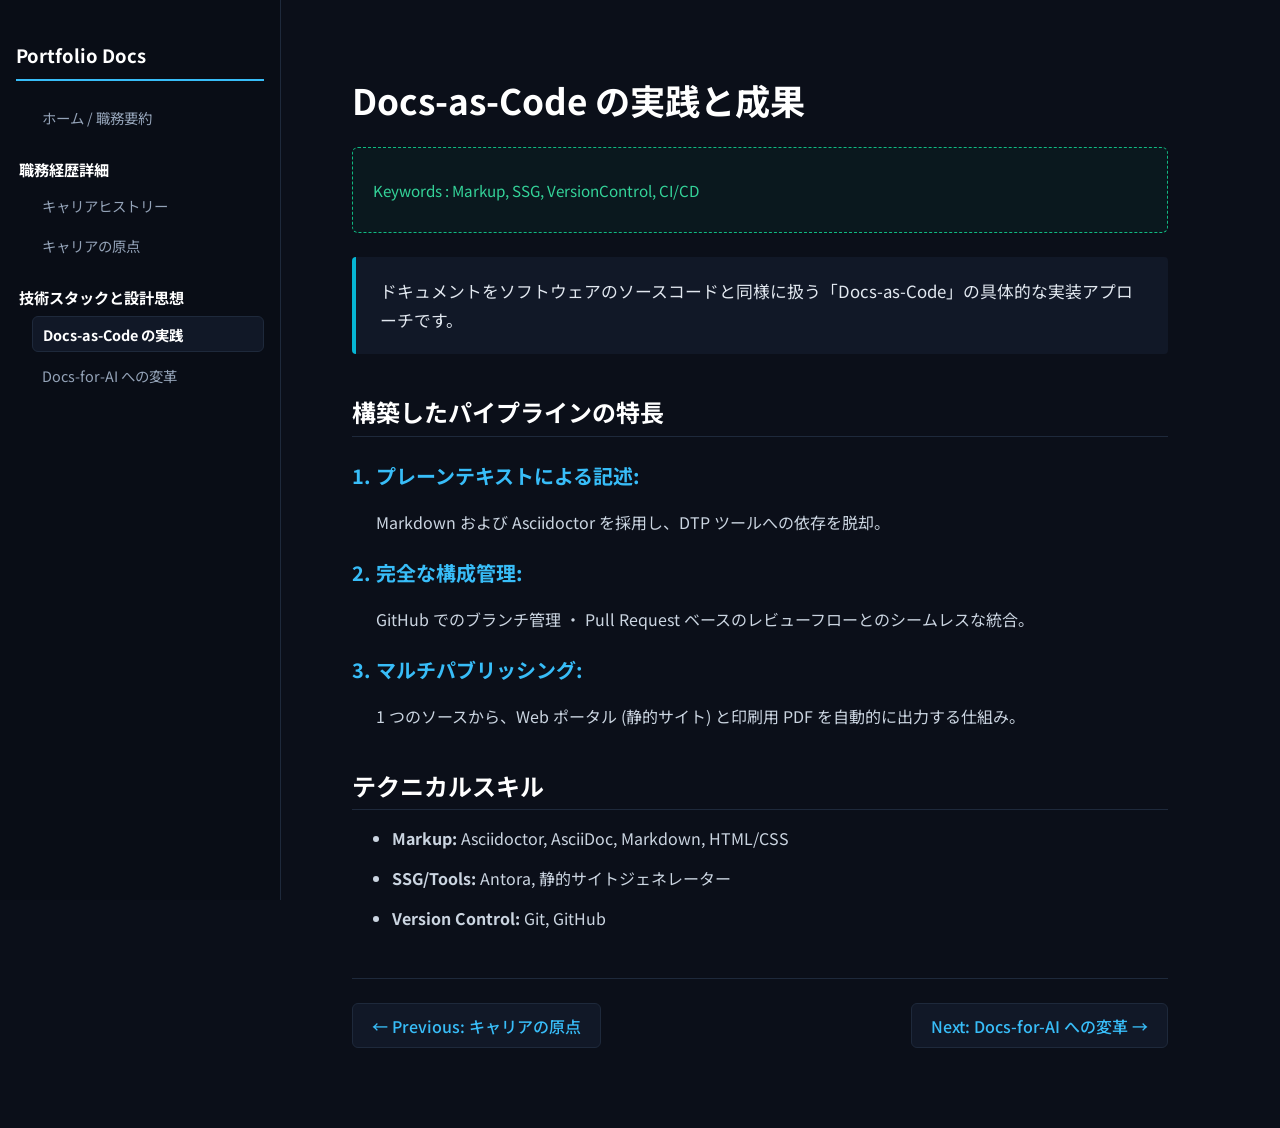
==== portfolio/docs-as-code.html @ e62d89c8 "Add files via upload" ====
<!DOCTYPE html>
<html lang="en">
  <head>
    <meta charset="utf-8">
    <meta name="viewport" content="width=device-width,initial-scale=1">
    <title>Docs-as-Code の実践と成果 :: Portfolio Docs</title>
    <meta name="description" content="Git/CI-CD を活用したドキュメント運用。">
    <meta name="generator" content="Antora 3.2.2">
    <link rel="stylesheet" href="../_/css/site.css">
  </head>
  <body class="article">
<header class="header">
  <nav class="navbar">
    <div class="navbar-brand">
      <a class="navbar-item" href="..">Portfolio Docs</a>
      <button class="navbar-burger" aria-controls="topbar-nav" aria-expanded="false" aria-label="Toggle main menu">
        <span></span>
        <span></span>
        <span></span>
      </button>
    </div>
    <div id="topbar-nav" class="navbar-menu">
      <div class="navbar-end">
        <a class="navbar-item" href="#">Home</a>
        <div class="navbar-item has-dropdown is-hoverable">
          <a class="navbar-link" href="#">Products</a>
          <div class="navbar-dropdown">
            <a class="navbar-item" href="#">Product A</a>
            <a class="navbar-item" href="#">Product B</a>
            <a class="navbar-item" href="#">Product C</a>
          </div>
        </div>
        <div class="navbar-item has-dropdown is-hoverable">
          <a class="navbar-link" href="#">Services</a>
          <div class="navbar-dropdown">
            <a class="navbar-item" href="#">Service A</a>
            <a class="navbar-item" href="#">Service B</a>
            <a class="navbar-item" href="#">Service C</a>
          </div>
        </div>
        <div class="navbar-item">
          <span class="control">
            <a class="button is-primary" href="#">Download</a>
          </span>
        </div>
      </div>
    </div>
  </nav>
</header>
<div class="body">
<div class="nav-container" data-component="portfolio" data-version="">
  <aside class="nav">
    <div class="panels">
<div class="nav-panel-menu is-active" data-panel="menu">
  <nav class="nav-menu">
    <button class="nav-menu-toggle" aria-label="Toggle expand/collapse all" style="display: none"></button>
    <h3 class="title"><a href="index.html">Portfolio Docs</a></h3>
<ul class="nav-list">
  <li class="nav-item" data-depth="0">
<ul class="nav-list">
  <li class="nav-item" data-depth="1">
    <a class="nav-link" href="index.html">ホーム / 職務要約</a>
  </li>
</ul>
  </li>
  <li class="nav-item" data-depth="0">
    <button class="nav-item-toggle"></button>
    <span class="nav-text">職務経歴詳細</span>
<ul class="nav-list">
  <li class="nav-item" data-depth="1">
    <a class="nav-link" href="history.html">キャリアヒストリー</a>
  </li>
  <li class="nav-item" data-depth="1">
    <a class="nav-link" href="origin.html">キャリアの原点</a>
  </li>
</ul>
  </li>
  <li class="nav-item" data-depth="0">
    <button class="nav-item-toggle"></button>
    <span class="nav-text">技術スタックと設計思想</span>
<ul class="nav-list">
  <li class="nav-item is-current-page" data-depth="1">
    <a class="nav-link" href="docs-as-code.html">Docs-as-Code の実践</a>
  </li>
  <li class="nav-item" data-depth="1">
    <a class="nav-link" href="docs-for-ai.html">Docs-for-AI への変革</a>
  </li>
</ul>
  </li>
</ul>
  </nav>
</div>
<div class="nav-panel-explore" data-panel="explore">
  <div class="context">
    <span class="title">Portfolio Docs</span>
    <span class="version"></span>
  </div>
  <ul class="components">
    <li class="component is-current">
      <div class="title"><a href="index.html">Portfolio Docs</a></div>
    </li>
  </ul>
</div>
    </div>
  </aside>
</div>
<main class="article">
<div class="toolbar" role="navigation">
<button class="nav-toggle"></button>
  <a href="index.html" class="home-link"></a>
<nav class="breadcrumbs" aria-label="breadcrumbs">
  <ul>
    <li><a href="index.html">Portfolio Docs</a></li>
    <li>技術スタックと設計思想</li>
    <li><a href="docs-as-code.html">Docs-as-Code の実践</a></li>
  </ul>
</nav>
<div class="edit-this-page"><a href="file:///C:/Users/aki00/Desktop/Antora/antora-portfolio/./modules/ROOT/pages/docs-as-code.adoc">Edit this Page</a></div>
</div>
  <div class="content">
<aside class="toc sidebar" data-title="Contents" data-levels="2">
  <div class="toc-menu"></div>
</aside>
<article class="doc">
<h1 class="page">Docs-as-Code の実践と成果</h1>
<div id="preamble">
<div class="sectionbody">
<div class="paragraph ai-metadata">
<p>Keywords : Markup, SSG, VersionControl, CI/CD</p>
</div>
<div class="paragraph lead">
<p>ドキュメントをソフトウェアのソースコードと同様に扱う「Docs-as-Code」の具体的な実装アプローチです。</p>
</div>
</div>
</div>
<div class="sect1">
<h2 id="_構築したパイプラインの特長"><a class="anchor" href="#_構築したパイプラインの特長"></a>構築したパイプラインの特長</h2>
<div class="sectionbody">
<div class="olist arabic">
<ol class="arabic">
<li>
<p><strong>プレーンテキストによる記述:</strong></p>
<div class="paragraph">
<p>Markdown および Asciidoctor を採用し、DTP ツールへの依存を脱却。</p>
</div>
</li>
<li>
<p><strong>完全な構成管理:</strong></p>
<div class="paragraph">
<p>GitHub でのブランチ管理 ・ Pull Request ベースのレビューフローとのシームレスな統合。</p>
</div>
</li>
<li>
<p><strong>マルチパブリッシング:</strong></p>
<div class="paragraph">
<p>1 つのソースから、Web ポータル (静的サイト) と印刷用 PDF を自動的に出力する仕組み。</p>
</div>
</li>
</ol>
</div>
</div>
</div>
<div class="sect1">
<h2 id="_テクニカルスキル"><a class="anchor" href="#_テクニカルスキル"></a>テクニカルスキル</h2>
<div class="sectionbody">
<div class="ulist">
<ul>
<li>
<p><strong>Markup:</strong> Asciidoctor, AsciiDoc, Markdown, HTML/CSS</p>
</li>
<li>
<p><strong>SSG/Tools:</strong> Antora, 静的サイトジェネレーター</p>
</li>
<li>
<p><strong>Version Control:</strong> Git, GitHub</p>
</li>
</ul>
</div>
<div class="paragraph pagination">
<p><a href="origin.html" class="xref page">← Previous: キャリアの原点</a>
<a href="docs-for-ai.html" class="xref page">Next: Docs-for-AI への変革 →</a></p>
</div>
</div>
</div>
</article>
  </div>
</main>
</div>
<footer class="footer">
  <p>This page was built using the Antora default UI.</p>
  <p>The source code for this UI is licensed under the terms of the MPL-2.0 license.</p>
</footer>
<script id="site-script" src="../_/js/site.js" data-ui-root-path="../_"></script>
<script async src="../_/js/vendor/highlight.js"></script>
  </body>
</html>
---- _/css/site.css ----
@import url('https://fonts.googleapis.com/css2?family=Noto+Sans+JP:wght@400;500;700&display=swap');

:root {
  --body-font-family: 'Noto Sans CJK JP', 'Noto Sans JP', sans-serif;
  --body-background: #0b0f19;
  --body-font-color: #cbd5e1;
  --panel-background: #111827;
  --nav-background: #0d1322;
  --nav-font-color: #94a3b8;
  --nav-heading-font-color: #ffffff;
  --link-color: #38bdf8;
  --link-font-color: #38bdf8;
}

body {
  font-family: var(--body-font-family);
  background-color: var(--body-background);
  color: var(--body-font-color);
  margin: 0;
  padding: 0;
}

/* 不要なデフォルトのトップバー、余分なナビパネル、ページ内目次（Contents）を完全非表示 */
.navbar, header.header, .toolbar, .nav-panel-explore, .nav-footer, .toc, .toc-menu, .nav-panel-toc {
  display: none !important;
}

/* 左側サイドバーの絶対固定 (幅280px) */
.nav-container {
  background: #090d16 !important;
  border-right: 1px solid #1e293b !important;
  width: 280px !important;
  min-width: 280px !important;
  max-width: 280px !important;
  position: fixed !important;
  top: 0 !important;
  left: 0 !important;
  height: 100vh !important;
  overflow-y: auto !important;
  z-index: 1000 !important;
}

.nav-panel-menu {
  background: transparent !important;
  padding: 1.5rem 1rem !important;
  box-sizing: border-box !important;
  width: 100% !important;
}

/* サイドバー内の重複メニューを非表示にする */
.nav-panel-menu > .nav-menu > .nav-item:not(:first-child) {
  display: none !important;
}
.nav-panel-menu > .nav-menu ~ .nav-menu {
  display: none !important;
}

/* 親コンテナ自体にサイドバー分の左パディング（280px）を強制確保 */
.body {
  display: block !important;
  position: relative !important;
  width: 100% !important;
  min-height: 100vh !important;
  padding-left: 280px !important;
  box-sizing: border-box !important;
  background-color: var(--body-background) !important;
}

/* 右側メインエリア */
.main {
  width: 100% !important;
  min-height: 100vh !important;
  background-color: var(--body-background) !important;
  display: block !important;
  box-sizing: border-box !important;
}

/* 本文エリア */
.doc {
  max-width: 56rem !important;
  margin: 0 auto 0 2rem !important;
  padding: 3rem 2.5rem !important;
  width: 100% !important;
  box-sizing: border-box !important;
}

/* ==========================================
   サイドバー（ナビゲーション）関連の設定まとめ
   ================================---------- */
.nav-menu {
  list-style: none !important;
  padding: 0 !important;
  margin: 0 !important;
  width: 100% !important;
  box-sizing: border-box !important;
}

.nav-list {
  list-style: none !important;
  padding-left: 0 !important;
  margin: 0 !important;
  list-style-type: none !important;
}

.nav-item {
  margin-bottom: 0.5rem !important;
  list-style: none !important;
  list-style-type: none !important;
}

/* マーカーやツリー開閉トグル（白い点や横棒）を完全非表示 */
.nav-menu li, 
.nav-list li, 
.nav-menu ul, 
.nav-list ul {
  list-style: none !important;
  list-style-type: none !important;
}

.nav-menu li::before, 
.nav-list li::before,
.nav-menu .nav-text::before,
.nav-link::before,
.nav-item button,
.nav-item .toggle,
button.toggle,
.nav-panel-menu button {
  display: none !important;
  content: none !important;
}

/* 1. 【トップの見出し（Portfolio Docs）の完全強制設定】 */
.nav-panel-menu h3,
.nav-panel-menu .title,
.nav-panel-menu .nav-menu h3,
.nav-panel-menu .nav-menu .title {
  position: relative !important;
  margin-bottom: 2rem !important;
  width: 100% !important;
  display: block !important;
  box-sizing: border-box !important;
  border-bottom: none !important;
}

/* 文字からしっかり離れた幅いっぱいのスカイブルーの下線を引く */
.nav-panel-menu h3::after,
.nav-panel-menu .title::after,
.nav-panel-menu .nav-menu h3::after,
.nav-panel-menu .nav-menu .title::after {
  content: "" !important;
  position: absolute !important;
  left: 0 !important;
  bottom: -0.8rem !important;
  width: 100% !important;
  height: 2px !important;
  background-color: #38bdf8 !important;
}

/* トップの文字色を強制的に白にし、紫色のリンク色やデフォルト下線を完全に打ち消す */
.nav-panel-menu h3,
.nav-panel-menu h3 a,
.nav-panel-menu h3 a:link,
.nav-panel-menu h3 a:visited,
.nav-panel-menu h3 a:hover,
.nav-panel-menu h3 a:active,
.nav-panel-menu .title,
.nav-panel-menu .title a,
.nav-panel-menu .title a:link,
.nav-panel-menu .title a:visited,
.nav-panel-menu .title a:hover,
.nav-panel-menu .title a:active {
  color: #ffffff !important;
  font-size: 1.15rem !important;
  font-weight: 700 !important;
  text-decoration: none !important;
  border-bottom: none !important;
  background-color: transparent !important;
}

/* 親メニュー（セクション見出し）のスタイル */
.nav-item.is-heading,
.nav-menu .is-heading,
.nav-item:not(.is-page) > .nav-text,
.nav-item:not(.is-page) > h3 {
  color: #ffffff !important;
  font-weight: 700 !important;
  font-size: 0.95rem !important;
  margin-top: 1.5rem !important;
  margin-bottom: 0.5rem !important;
  padding-left: 0.2rem !important;
  display: block !important;
}

/* 下位項目（子メニュー）のリストをインデントする */
.nav-item .nav-list {
  padding-left: 1rem !important;
  margin-top: 0.4rem !important;
}

.nav-item .nav-item {
  margin-bottom: 0.4rem !important;
}

/* リンクの基本スタイル */
.nav-link {
  color: #94a3b8 !important;
  text-decoration: none !important;
  display: block !important;
  padding: 0.4rem 0.6rem !important;
  border-radius: 6px !important;
  font-size: 0.9rem !important;
  transition: background-color 0.2s ease, color 0.2s ease !important;
}

.nav-link:hover {
  color: #38bdf8 !important;
  background-color: rgba(56, 189, 248, 0.05) !important;
}

/* 2. 【選択しているページの文字背景をハイライト】 */
.nav-item.is-current-page > .nav-link {
  color: #ffffff !important;
  font-weight: 700 !important;
  background-color: #111827 !important;
  border: 1px solid #1e293b !important;
}

/* ==========================================
   その他のコンテンツ・レイアウト設定
   ================================---------- */

/* ページタイトル */
h1.page {
  color: #ffffff !important;
  font-weight: 700 !important;
  font-size: 2.2rem !important;
  margin-bottom: 1.5rem !important;
  line-height: 1.3 !important;
}

/* 本文内の H2 見出し（例: == 担当業務）は白文字にする */
.doc h2 {
  color: #ffffff !important;
  font-size: 1.5rem !important;
  font-weight: 700 !important;
  margin-top: 2.5rem !important;
  margin-bottom: 1.0rem !important;
  padding-bottom: 0.4rem !important;
  border-bottom: 1px solid #1e293b !important;
}

/* 本文内の H3 見出し */
.doc h3 {
  color: #38bdf8 !important;
  font-size: 1.25rem !important;
  font-weight: 700 !important;
  margin-top: 2rem !important;
  margin-bottom: 0.8rem !important;
  border-bottom: none !important;
}

/* 番号付きリスト全体の基本設定 */
.doc ol.arabic {
  margin-top: 1.5rem !important;
  margin-bottom: 1rem !important;
  padding-left: 1.5rem !important;
}

/* リスト項目（li）自体をスカイブルー＆大きめフォントに指定（これで「1.」や見出し行全体がカラー・サイズ変更されます） */
.doc ol.arabic > li {
  color: #38bdf8 !important;
  font-size: 1.25rem !important;
  font-weight: 700 !important;
  margin-bottom: 1.5rem !important;
}

/* リスト項目の1つ目の段落（見出しテキスト部分）の色・サイズを明示 */
.doc ol.arabic > li > p:first-child,
.doc ol.arabic > li > .paragraph:first-child > p {
  color: #38bdf8 !important;
  font-size: 1.25rem !important;
  font-weight: 700 !important;
}

/* リスト項目の2つ目以降の段落（本文部分）は、確実に元の通常サイズ・色に上書き戻しする */
.doc ol.arabic > li > p:not(:first-child),
.doc ol.arabic > li > .paragraph:not(:first-child) > p,
.doc ol.arabic > li .paragraph p {
  color: var(--body-font-color) !important;
  font-size: 1rem !important;
  font-weight: 400 !important;
}

/* AI Metadata Callout Box */
.ai-metadata {
  border: 1px dashed #10b981 !important;
  background-color: rgba(16, 185, 129, 0.05) !important;
  color: #34d399 !important;
  padding: 1rem 1.25rem !important;
  border-radius: 6px !important;
  font-size: 0.95rem !important;
  margin-bottom: 1.5rem !important;
}

/* Highlight / Lead Block */
.quoteblock.lead, .paragraph.lead > p {
  background-color: #111827 !important;
  border-left: 4px solid #06b6d4 !important;
  padding: 1.25rem 1.5rem !important;
  border-radius: 4px !important;
  color: #e2e8f0 !important;
  font-size: 1.05rem !important;
  line-height: 1.7 !important;
  margin-bottom: 2rem !important;
}

/* ページ下部ナビゲーションのレイアウト調整（pタグもフレックス対象にする） */
.pagination, 
.pagination p {
  display: flex !important;
  justify-content: space-between !important;
  align-items: center !important;
  width: 100% !important;
  box-sizing: border-box !important;
  margin: 0 !important;
}

.pagination {
  margin-top: 3rem !important;
  margin-bottom: 2rem !important;
  padding-top: 1.5rem !important;
  border-top: 1px solid #1e293b !important;
}

/* 「次へ」ボタンのみのページ用（右寄せ） */
.pagination.right-only,
.pagination.right-only p {
  justify-content: flex-end !important;
}

/* ボタンの共通スタイル */
.pagination a {
  padding: 0.6rem 1.2rem !important;
  border-radius: 6px !important;
  background: #111827 !important;
  border: 1px solid #1e293b !important;
  color: #38bdf8 !important;
  text-decoration: none !important;
  font-weight: 500 !important;
  display: inline-block !important;
}

.pagination a:hover {
  background: #1e293b !important;
}

/* 両方ある場合の「次へ」ボタンを右端に寄せる指定 */
.pagination a:last-child:not(:first-child) {
  margin-left: auto !important;
}

/* フッター */
footer.footer {
  margin-left: 280px !important;
  width: calc(100% - 280px) !important;
  padding: 1.5rem 2.5rem !important;
  box-sizing: border-box !important;
  background-color: #090d16 !important;
  border-top: 1px solid #1e293b !important;
  color: #64748b !important;
  position: relative !important;
  display: none !important;
}
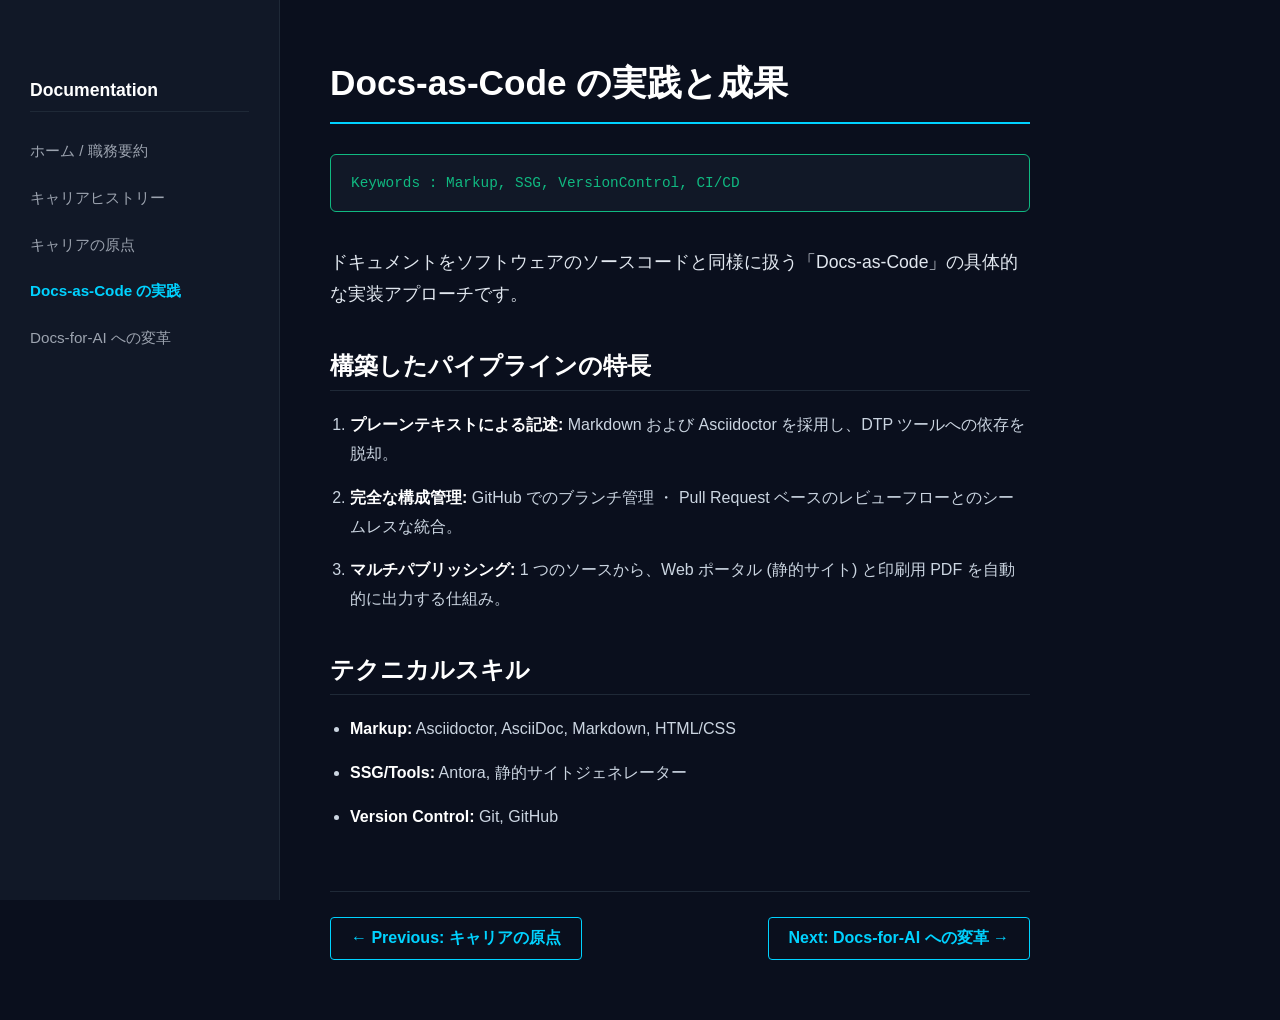
==== commit 0d6d36e3: "Update docs-as-code.html" ====
--- a/portfolio/docs-as-code.html
+++ b/portfolio/docs-as-code.html
@@ -1,196 +1,64 @@
 <!DOCTYPE html>
-<html lang="en">
-  <head>
-    <meta charset="utf-8">
-    <meta name="viewport" content="width=device-width,initial-scale=1">
+<html lang="ja">
+<head>
+    <meta charset="UTF-8">
+    <meta name="viewport" content="width=device-width, initial-scale=1.0">
     <title>Docs-as-Code の実践と成果 :: Portfolio Docs</title>
-    <meta name="description" content="Git/CI-CD を活用したドキュメント運用。">
-    <meta name="generator" content="Antora 3.2.2">
-    <link rel="stylesheet" href="../_/css/site.css">
-  </head>
-  <body class="article">
-<header class="header">
-  <nav class="navbar">
-    <div class="navbar-brand">
-      <a class="navbar-item" href="..">Portfolio Docs</a>
-      <button class="navbar-burger" aria-controls="topbar-nav" aria-expanded="false" aria-label="Toggle main menu">
-        <span></span>
-        <span></span>
-        <span></span>
-      </button>
-    </div>
-    <div id="topbar-nav" class="navbar-menu">
-      <div class="navbar-end">
-        <a class="navbar-item" href="#">Home</a>
-        <div class="navbar-item has-dropdown is-hoverable">
-          <a class="navbar-link" href="#">Products</a>
-          <div class="navbar-dropdown">
-            <a class="navbar-item" href="#">Product A</a>
-            <a class="navbar-item" href="#">Product B</a>
-            <a class="navbar-item" href="#">Product C</a>
-          </div>
+    <style>
+        html, body { font-family: "Noto Sans CJK JP", "Noto Sans JP", sans-serif !important; background-color: #0a0f1d !important; color: #cbd5e1 !important; margin: 0 !important; padding: 0 !important; display: flex !important; min-height: 100vh !important; }
+        .sidebar { width: 280px !important; background-color: #111827 !important; border-right: 1px solid #1f2937 !important; padding: 40px 30px !important; position: fixed !important; top: 0 !important; bottom: 0 !important; left: 0 !important; overflow-y: auto !important; box-sizing: border-box !important; }
+        .sidebar h2 { font-size: 1.1rem !important; color: #fff !important; margin-bottom: 25px !important; border-bottom: 1px solid #1f2937 !important; padding-bottom: 10px !important; }
+        .sidebar ul { list-style: none !important; padding: 0 !important; margin: 0 !important; }
+        .sidebar li { margin-bottom: 18px !important; }
+        .sidebar a { color: #9ca3af !important; text-decoration: none !important; font-size: 0.95rem !important; }
+        .sidebar a:hover, .sidebar a.active { color: #00d2ff !important; font-weight: bold !important; }
+        .main-content { margin-left: 280px !important; padding: 60px 50px !important; max-width: 800px !important; flex-grow: 1 !important; box-sizing: border-box !important; }
+        h1 { font-size: 2.2rem !important; color: #fff !important; margin-top: 0 !important; margin-bottom: 30px !important; border-bottom: 2px solid #00d2ff !important; padding-bottom: 15px !important; }
+        h2 { font-size: 1.5rem !important; color: #fff !important; margin-top: 40px !important; border-bottom: 1px solid #1f2937 !important; padding-bottom: 8px !important; }
+        p, li { line-height: 1.8 !important; margin-bottom: 15px !important; font-size: 1rem !important; color: #cbd5e1 !important; }
+        ol, ul { margin-bottom: 20px !important; padding-left: 20px !important; }
+        .ai-metadata { background-color: #111827 !important; border: 1px solid #10b981 !important; padding: 20px !important; border-radius: 6px !important; color: #10b981 !important; font-family: monospace !important; font-size: 0.9rem !important; margin-bottom: 35px !important; }
+        .lead { font-size: 1.1rem !important; line-height: 1.8 !important; color: #e2e8f0 !important; margin-bottom: 30px !important; }
+        .pagination { display: flex !important; justify-content: space-between !important; margin-top: 60px !important; border-top: 1px solid #1f2937 !important; padding-top: 25px !important; }
+        .pagination a { color: #00d2ff !important; text-decoration: none !important; font-weight: bold !important; font-size: 1rem !important; padding: 10px 20px !important; border: 1px solid #00d2ff !important; border-radius: 4px !important; }
+        .pagination a:hover { background-color: rgba(0, 210, 255, 0.1) !important; }
+        strong { color: #fff !important; }
+    </style>
+</head>
+<body>
+    <nav class="sidebar">
+        <h2>Documentation</h2>
+        <ul>
+            <li><a href="index.html">ホーム / 職務要約</a></li>
+            <li><a href="history.html">キャリアヒストリー</a></li>
+            <li><a href="origin.html">キャリアの原点</a></li>
+            <li><a href="docs-as-code.html" class="active">Docs-as-Code の実践</a></li>
+            <li><a href="docs-for-ai.html">Docs-for-AI への変革</a></li>
+        </ul>
+    </nav>
+    <main class="main-content">
+        <h1>Docs-as-Code の実践と成果</h1>
+        <div class="ai-metadata">Keywords : Markup, SSG, VersionControl, CI/CD</div>
+        <p class="lead">ドキュメントをソフトウェアのソースコードと同様に扱う「Docs-as-Code」の具体的な実装アプローチです。</p>
+        
+        <h2>構築したパイプラインの特長</h2>
+        <ol>
+            <li><strong>プレーンテキストによる記述:</strong> Markdown および Asciidoctor を採用し、DTP ツールへの依存を脱却。</li>
+            <li><strong>完全な構成管理:</strong> GitHub でのブランチ管理 ・ Pull Request ベースのレビューフローとのシームレスな統合。</li>
+            <li><strong>マルチパブリッシング:</strong> 1 つのソースから、Web ポータル (静的サイト) と印刷用 PDF を自動的に出力する仕組み。</li>
+        </ol>
+        
+        <h2>テクニカルスキル</h2>
+        <ul>
+            <li><strong>Markup:</strong> Asciidoctor, AsciiDoc, Markdown, HTML/CSS</li>
+            <li><strong>SSG/Tools:</strong> Antora, 静的サイトジェネレーター</li>
+            <li><strong>Version Control:</strong> Git, GitHub</li>
+        </ul>
+        
+        <div class="pagination">
+            <a href="origin.html">← Previous: キャリアの原点</a>
+            <a href="docs-for-ai.html">Next: Docs-for-AI への変革 →</a>
         </div>
-        <div class="navbar-item has-dropdown is-hoverable">
-          <a class="navbar-link" href="#">Services</a>
-          <div class="navbar-dropdown">
-            <a class="navbar-item" href="#">Service A</a>
-            <a class="navbar-item" href="#">Service B</a>
-            <a class="navbar-item" href="#">Service C</a>
-          </div>
-        </div>
-        <div class="navbar-item">
-          <span class="control">
-            <a class="button is-primary" href="#">Download</a>
-          </span>
-        </div>
-      </div>
-    </div>
-  </nav>
-</header>
-<div class="body">
-<div class="nav-container" data-component="portfolio" data-version="">
-  <aside class="nav">
-    <div class="panels">
-<div class="nav-panel-menu is-active" data-panel="menu">
-  <nav class="nav-menu">
-    <button class="nav-menu-toggle" aria-label="Toggle expand/collapse all" style="display: none"></button>
-    <h3 class="title"><a href="index.html">Portfolio Docs</a></h3>
-<ul class="nav-list">
-  <li class="nav-item" data-depth="0">
-<ul class="nav-list">
-  <li class="nav-item" data-depth="1">
-    <a class="nav-link" href="index.html">ホーム / 職務要約</a>
-  </li>
-</ul>
-  </li>
-  <li class="nav-item" data-depth="0">
-    <button class="nav-item-toggle"></button>
-    <span class="nav-text">職務経歴詳細</span>
-<ul class="nav-list">
-  <li class="nav-item" data-depth="1">
-    <a class="nav-link" href="history.html">キャリアヒストリー</a>
-  </li>
-  <li class="nav-item" data-depth="1">
-    <a class="nav-link" href="origin.html">キャリアの原点</a>
-  </li>
-</ul>
-  </li>
-  <li class="nav-item" data-depth="0">
-    <button class="nav-item-toggle"></button>
-    <span class="nav-text">技術スタックと設計思想</span>
-<ul class="nav-list">
-  <li class="nav-item is-current-page" data-depth="1">
-    <a class="nav-link" href="docs-as-code.html">Docs-as-Code の実践</a>
-  </li>
-  <li class="nav-item" data-depth="1">
-    <a class="nav-link" href="docs-for-ai.html">Docs-for-AI への変革</a>
-  </li>
-</ul>
-  </li>
-</ul>
-  </nav>
-</div>
-<div class="nav-panel-explore" data-panel="explore">
-  <div class="context">
-    <span class="title">Portfolio Docs</span>
-    <span class="version"></span>
-  </div>
-  <ul class="components">
-    <li class="component is-current">
-      <div class="title"><a href="index.html">Portfolio Docs</a></div>
-    </li>
-  </ul>
-</div>
-    </div>
-  </aside>
-</div>
-<main class="article">
-<div class="toolbar" role="navigation">
-<button class="nav-toggle"></button>
-  <a href="index.html" class="home-link"></a>
-<nav class="breadcrumbs" aria-label="breadcrumbs">
-  <ul>
-    <li><a href="index.html">Portfolio Docs</a></li>
-    <li>技術スタックと設計思想</li>
-    <li><a href="docs-as-code.html">Docs-as-Code の実践</a></li>
-  </ul>
-</nav>
-<div class="edit-this-page"><a href="file:///C:/Users/aki00/Desktop/Antora/antora-portfolio/./modules/ROOT/pages/docs-as-code.adoc">Edit this Page</a></div>
-</div>
-  <div class="content">
-<aside class="toc sidebar" data-title="Contents" data-levels="2">
-  <div class="toc-menu"></div>
-</aside>
-<article class="doc">
-<h1 class="page">Docs-as-Code の実践と成果</h1>
-<div id="preamble">
-<div class="sectionbody">
-<div class="paragraph ai-metadata">
-<p>Keywords : Markup, SSG, VersionControl, CI/CD</p>
-</div>
-<div class="paragraph lead">
-<p>ドキュメントをソフトウェアのソースコードと同様に扱う「Docs-as-Code」の具体的な実装アプローチです。</p>
-</div>
-</div>
-</div>
-<div class="sect1">
-<h2 id="_構築したパイプラインの特長"><a class="anchor" href="#_構築したパイプラインの特長"></a>構築したパイプラインの特長</h2>
-<div class="sectionbody">
-<div class="olist arabic">
-<ol class="arabic">
-<li>
-<p><strong>プレーンテキストによる記述:</strong></p>
-<div class="paragraph">
-<p>Markdown および Asciidoctor を採用し、DTP ツールへの依存を脱却。</p>
-</div>
-</li>
-<li>
-<p><strong>完全な構成管理:</strong></p>
-<div class="paragraph">
-<p>GitHub でのブランチ管理 ・ Pull Request ベースのレビューフローとのシームレスな統合。</p>
-</div>
-</li>
-<li>
-<p><strong>マルチパブリッシング:</strong></p>
-<div class="paragraph">
-<p>1 つのソースから、Web ポータル (静的サイト) と印刷用 PDF を自動的に出力する仕組み。</p>
-</div>
-</li>
-</ol>
-</div>
-</div>
-</div>
-<div class="sect1">
-<h2 id="_テクニカルスキル"><a class="anchor" href="#_テクニカルスキル"></a>テクニカルスキル</h2>
-<div class="sectionbody">
-<div class="ulist">
-<ul>
-<li>
-<p><strong>Markup:</strong> Asciidoctor, AsciiDoc, Markdown, HTML/CSS</p>
-</li>
-<li>
-<p><strong>SSG/Tools:</strong> Antora, 静的サイトジェネレーター</p>
-</li>
-<li>
-<p><strong>Version Control:</strong> Git, GitHub</p>
-</li>
-</ul>
-</div>
-<div class="paragraph pagination">
-<p><a href="origin.html" class="xref page">← Previous: キャリアの原点</a>
-<a href="docs-for-ai.html" class="xref page">Next: Docs-for-AI への変革 →</a></p>
-</div>
-</div>
-</div>
-</article>
-  </div>
-</main>
-</div>
-<footer class="footer">
-  <p>This page was built using the Antora default UI.</p>
-  <p>The source code for this UI is licensed under the terms of the MPL-2.0 license.</p>
-</footer>
-<script id="site-script" src="../_/js/site.js" data-ui-root-path="../_"></script>
-<script async src="../_/js/vendor/highlight.js"></script>
-  </body>
+    </main>
+</body>
 </html>
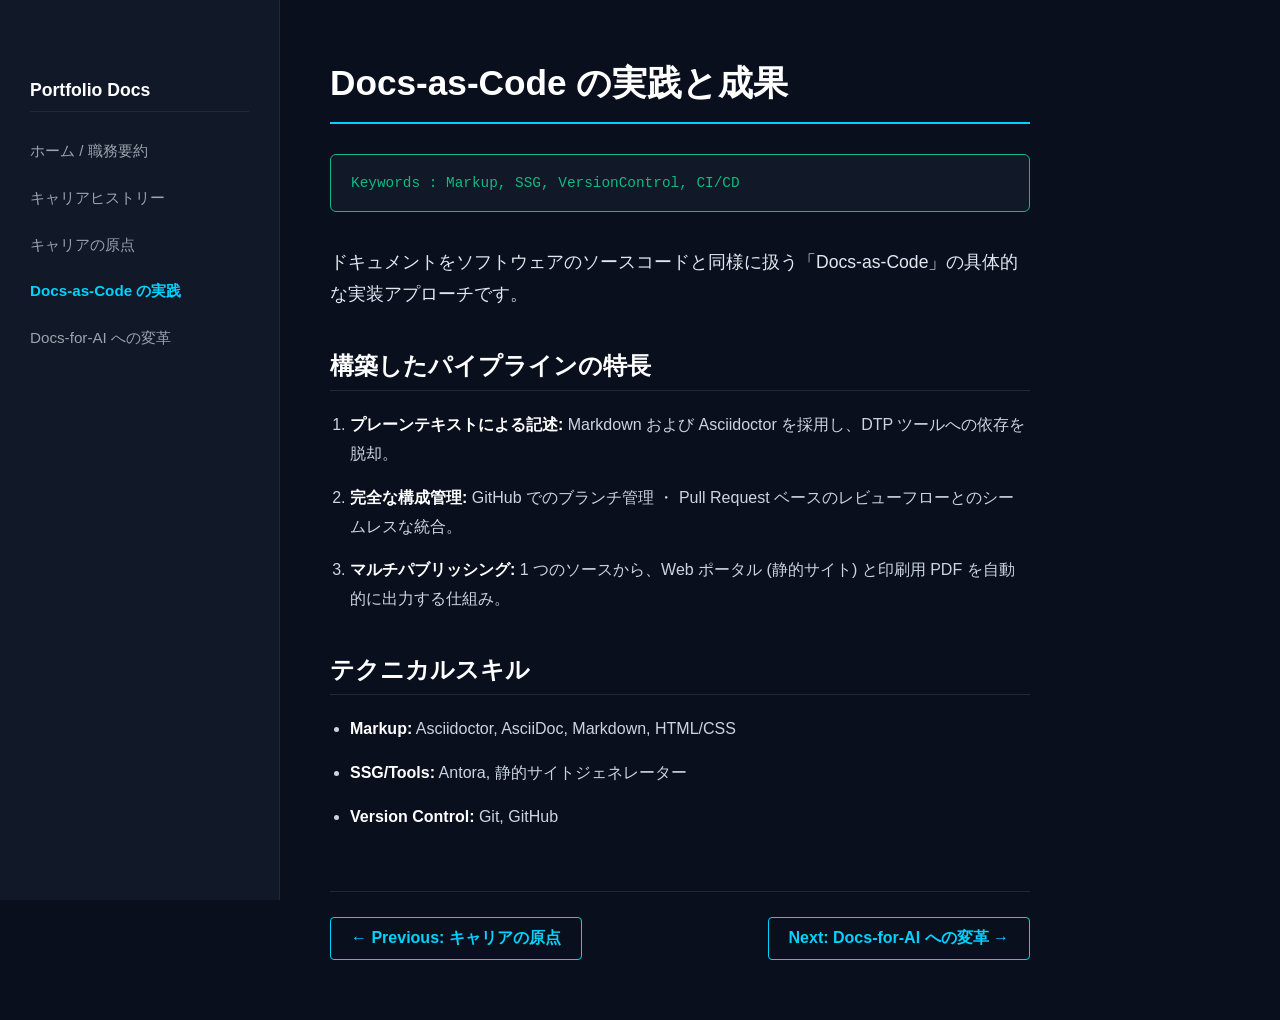
==== commit ab30cdd2: "Update docs-as-code.html" ====
--- a/portfolio/docs-as-code.html
+++ b/portfolio/docs-as-code.html
@@ -27,7 +27,7 @@
 </head>
 <body>
     <nav class="sidebar">
-        <h2>Documentation</h2>
+        <h2>Portfolio Docs</h2>
         <ul>
             <li><a href="index.html">ホーム / 職務要約</a></li>
             <li><a href="history.html">キャリアヒストリー</a></li>
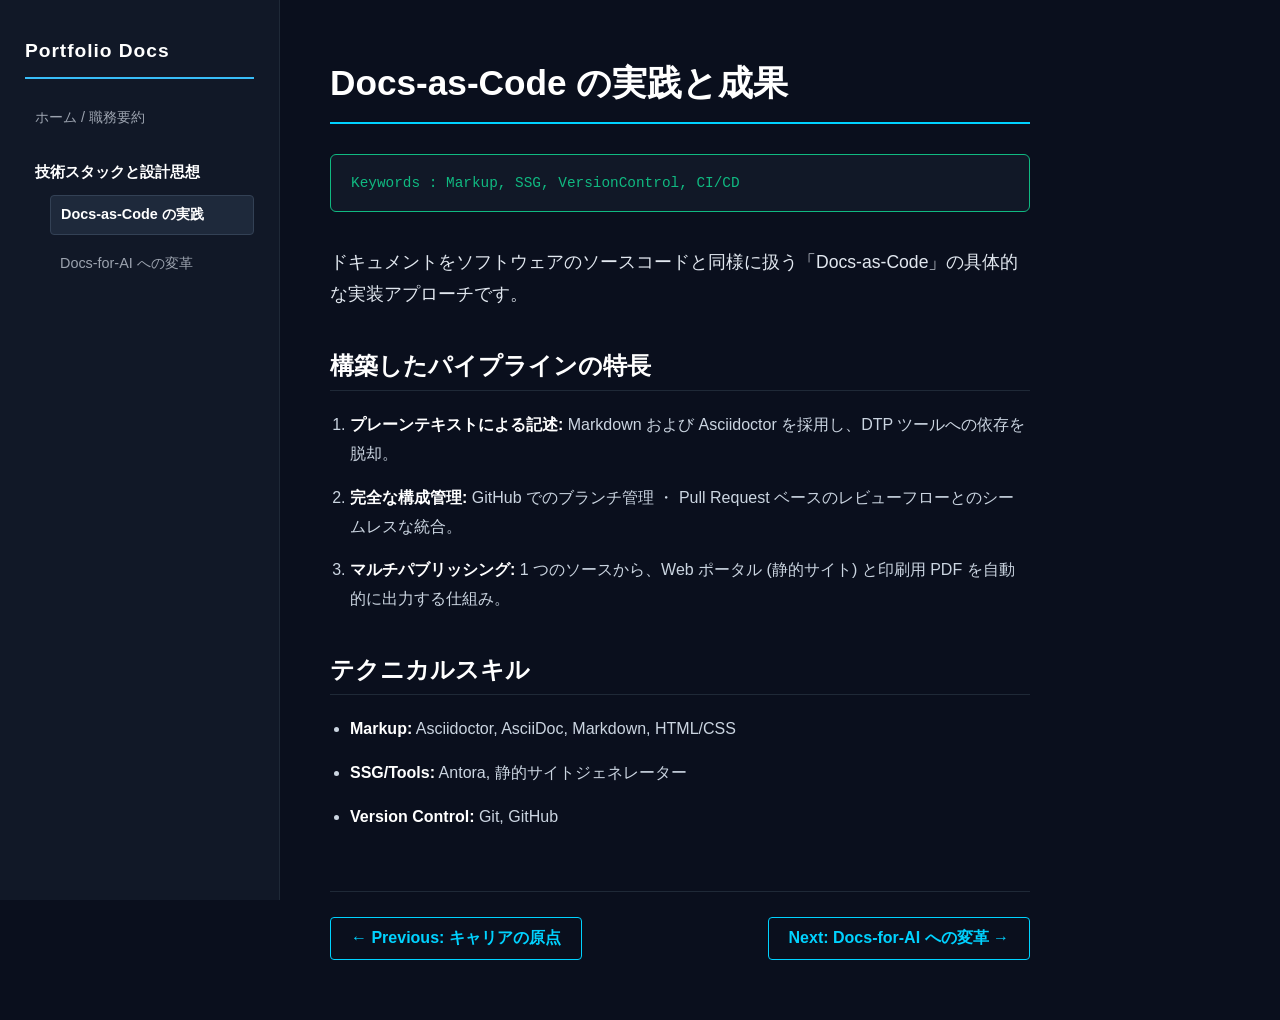
==== commit 46ba0224: "Update docs-as-code.html" ====
--- a/portfolio/docs-as-code.html
+++ b/portfolio/docs-as-code.html
@@ -6,12 +6,15 @@
     <title>Docs-as-Code の実践と成果 :: Portfolio Docs</title>
     <style>
         html, body { font-family: "Noto Sans CJK JP", "Noto Sans JP", sans-serif !important; background-color: #0a0f1d !important; color: #cbd5e1 !important; margin: 0 !important; padding: 0 !important; display: flex !important; min-height: 100vh !important; }
-        .sidebar { width: 280px !important; background-color: #111827 !important; border-right: 1px solid #1f2937 !important; padding: 40px 30px !important; position: fixed !important; top: 0 !important; bottom: 0 !important; left: 0 !important; overflow-y: auto !important; box-sizing: border-box !important; }
-        .sidebar h2 { font-size: 1.1rem !important; color: #fff !important; margin-bottom: 25px !important; border-bottom: 1px solid #1f2937 !important; padding-bottom: 10px !important; }
+        .sidebar { width: 280px !important; background-color: #111827 !important; border-right: 1px solid #1f2937 !important; padding: 40px 25px !important; position: fixed !important; top: 0 !important; bottom: 0 !important; left: 0 !important; overflow-y: auto !important; box-sizing: border-box !important; }
+        .sidebar h2 { font-size: 1.2rem !important; color: #fff !important; margin-top: 0 !important; margin-bottom: 20px !important; border-bottom: 2px solid #38bdf8 !important; padding-bottom: 15px !important; font-weight: bold !important; letter-spacing: 0.05em !important; }
+        .sidebar h3 { font-size: 0.95rem !important; color: #fff !important; margin-top: 25px !important; margin-bottom: 12px !important; font-weight: bold !important; padding-left: 10px !important; }
         .sidebar ul { list-style: none !important; padding: 0 !important; margin: 0 !important; }
-        .sidebar li { margin-bottom: 18px !important; }
-        .sidebar a { color: #9ca3af !important; text-decoration: none !important; font-size: 0.95rem !important; }
-        .sidebar a:hover, .sidebar a.active { color: #00d2ff !important; font-weight: bold !important; }
+        .sidebar li { margin-bottom: 10px !important; padding-left: 25px !important; }
+        .sidebar li.nav-home-item { padding-left: 0 !important; margin-bottom: 20px !important; }
+        .sidebar a { color: #9ca3af !important; text-decoration: none !important; font-size: 0.9rem !important; display: block !important; padding: 6px 10px !important; border-radius: 4px !important; transition: all 0.2s !important; }
+        .sidebar a:hover { color: #38bdf8 !important; }
+        .sidebar a.active { background-color: #1e293b !important; border: 1px solid #334155 !important; color: #fff !important; font-weight: bold !important; }
         .main-content { margin-left: 280px !important; padding: 60px 50px !important; max-width: 800px !important; flex-grow: 1 !important; box-sizing: border-box !important; }
         h1 { font-size: 2.2rem !important; color: #fff !important; margin-top: 0 !important; margin-bottom: 30px !important; border-bottom: 2px solid #00d2ff !important; padding-bottom: 15px !important; }
         h2 { font-size: 1.5rem !important; color: #fff !important; margin-top: 40px !important; border-bottom: 1px solid #1f2937 !important; padding-bottom: 8px !important; }
@@ -29,9 +32,11 @@
     <nav class="sidebar">
         <h2>Portfolio Docs</h2>
         <ul>
-            <li><a href="index.html">ホーム / 職務要約</a></li>
-            <li><a href="history.html">キャリアヒストリー</a></li>
-            <li><a href="origin.html">キャリアの原点</a></li>
+            <li class="nav-home-item"><a href="index.html">ホーム / 職務要約</a></li>
+        </ul>
+        
+        <h3>技術スタックと設計思想</h3>
+        <ul>
             <li><a href="docs-as-code.html" class="active">Docs-as-Code の実践</a></li>
             <li><a href="docs-for-ai.html">Docs-for-AI への変革</a></li>
         </ul>
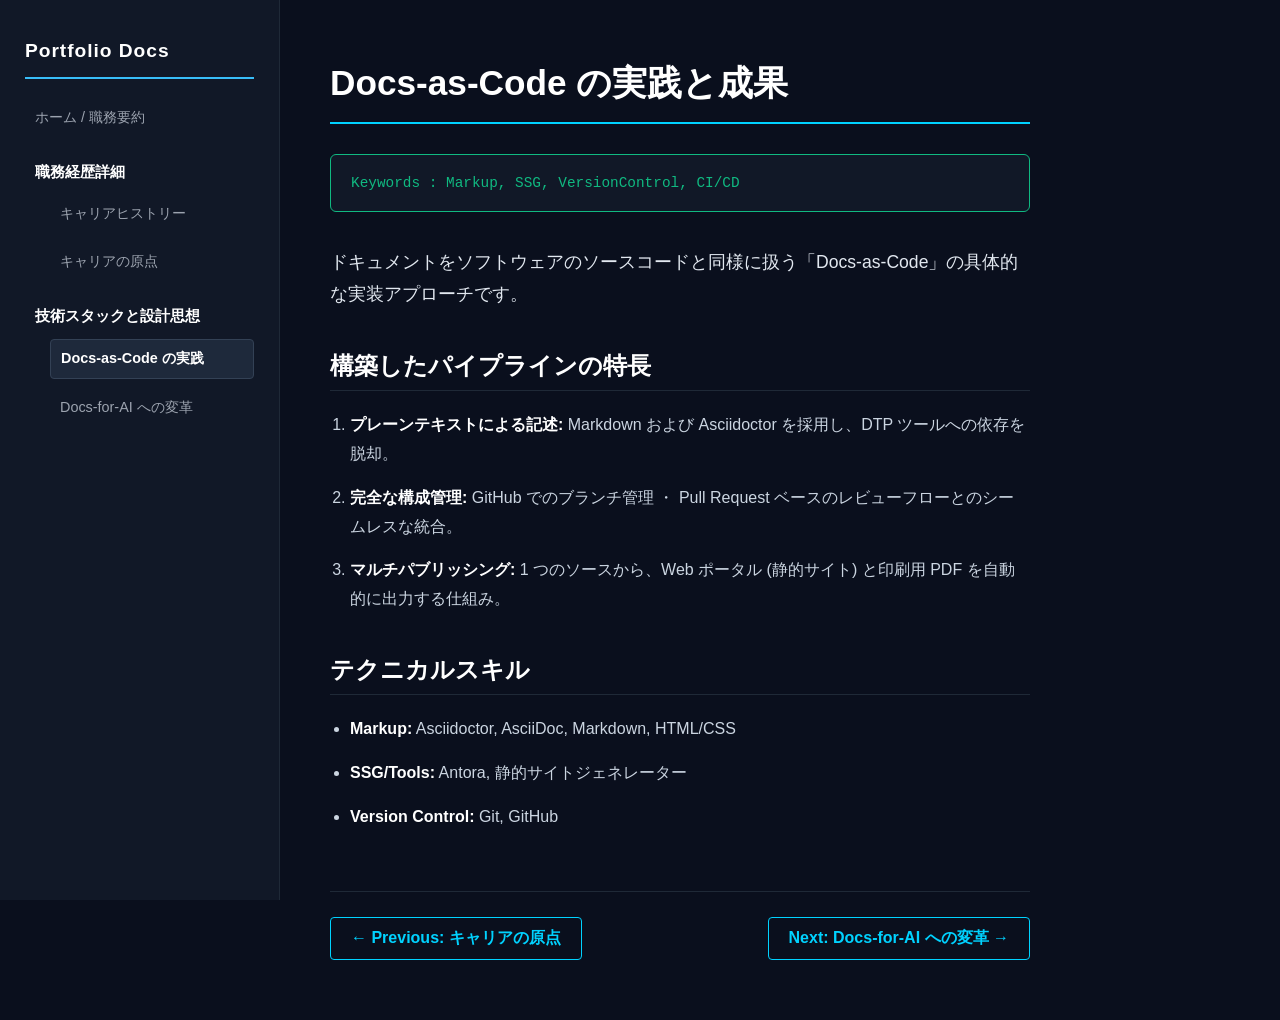
==== commit 8615ec46: "Update docs-as-code.html" ====
--- a/portfolio/docs-as-code.html
+++ b/portfolio/docs-as-code.html
@@ -35,6 +35,12 @@
             <li class="nav-home-item"><a href="index.html">ホーム / 職務要約</a></li>
         </ul>
         
+        <h3>職務経歴詳細</h3>
+        <ul>
+            <li><a href="history.html">キャリアヒストリー</a></li>
+            <li><a href="origin.html">キャリアの原点</a></li>
+        </ul>
+        
         <h3>技術スタックと設計思想</h3>
         <ul>
             <li><a href="docs-as-code.html" class="active">Docs-as-Code の実践</a></li>
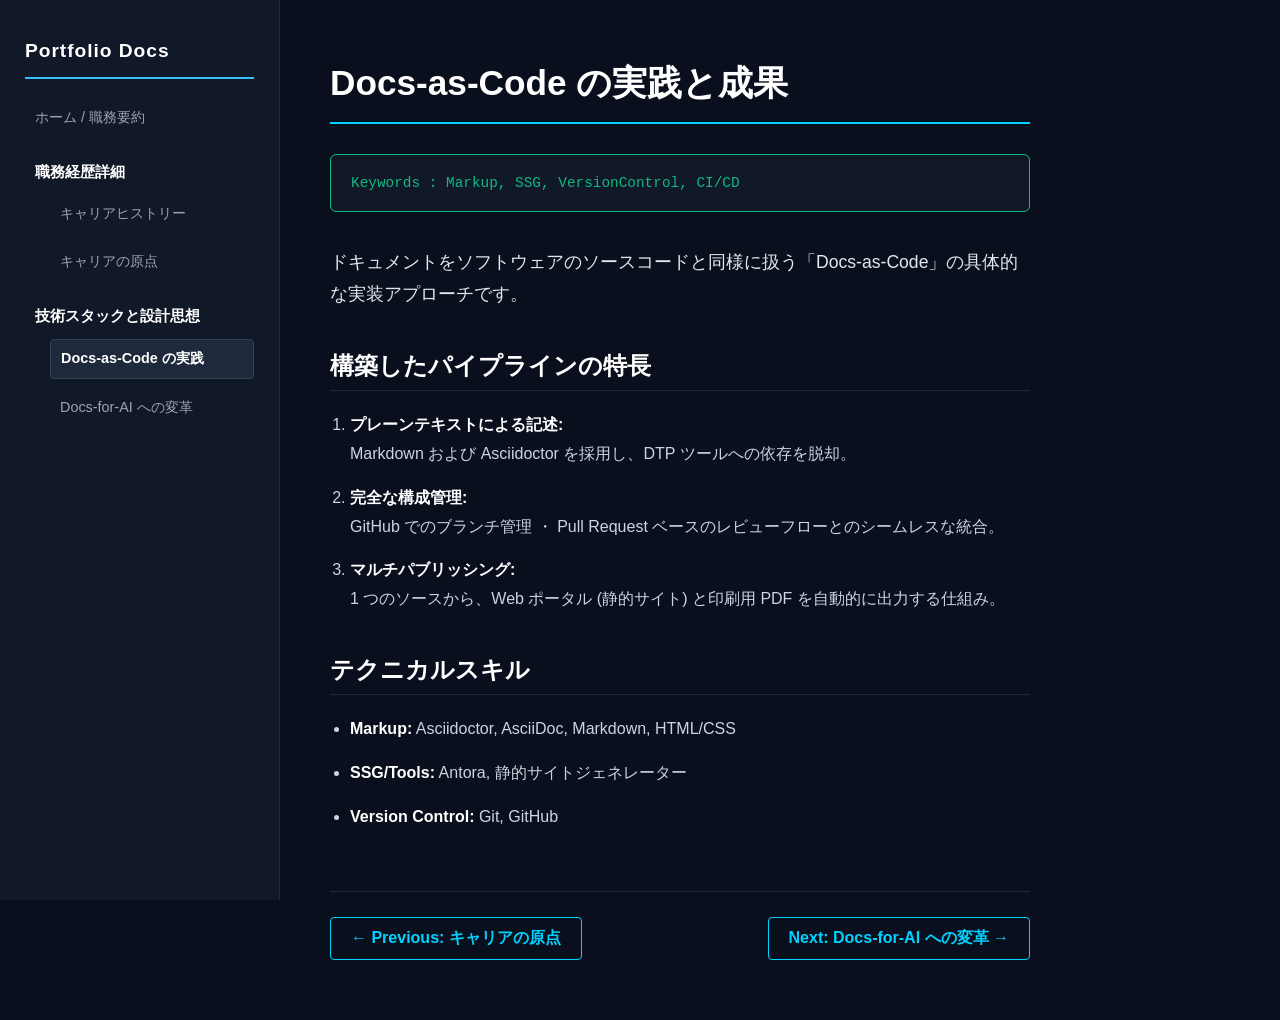
==== commit 91c4ad84: "Update docs-as-code.html" ====
--- a/portfolio/docs-as-code.html
+++ b/portfolio/docs-as-code.html
@@ -54,9 +54,9 @@
         
         <h2>構築したパイプラインの特長</h2>
         <ol>
-            <li><strong>プレーンテキストによる記述:</strong> Markdown および Asciidoctor を採用し、DTP ツールへの依存を脱却。</li>
-            <li><strong>完全な構成管理:</strong> GitHub でのブランチ管理 ・ Pull Request ベースのレビューフローとのシームレスな統合。</li>
-            <li><strong>マルチパブリッシング:</strong> 1 つのソースから、Web ポータル (静的サイト) と印刷用 PDF を自動的に出力する仕組み。</li>
+            <li><strong>プレーンテキストによる記述:</strong><br>Markdown および Asciidoctor を採用し、DTP ツールへの依存を脱却。</li>
+            <li><strong>完全な構成管理:</strong><br>GitHub でのブランチ管理 ・ Pull Request ベースのレビューフローとのシームレスな統合。</li>
+            <li><strong>マルチパブリッシング:</strong><br>1 つのソースから、Web ポータル (静的サイト) と印刷用 PDF を自動的に出力する仕組み。</li>
         </ol>
         
         <h2>テクニカルスキル</h2>
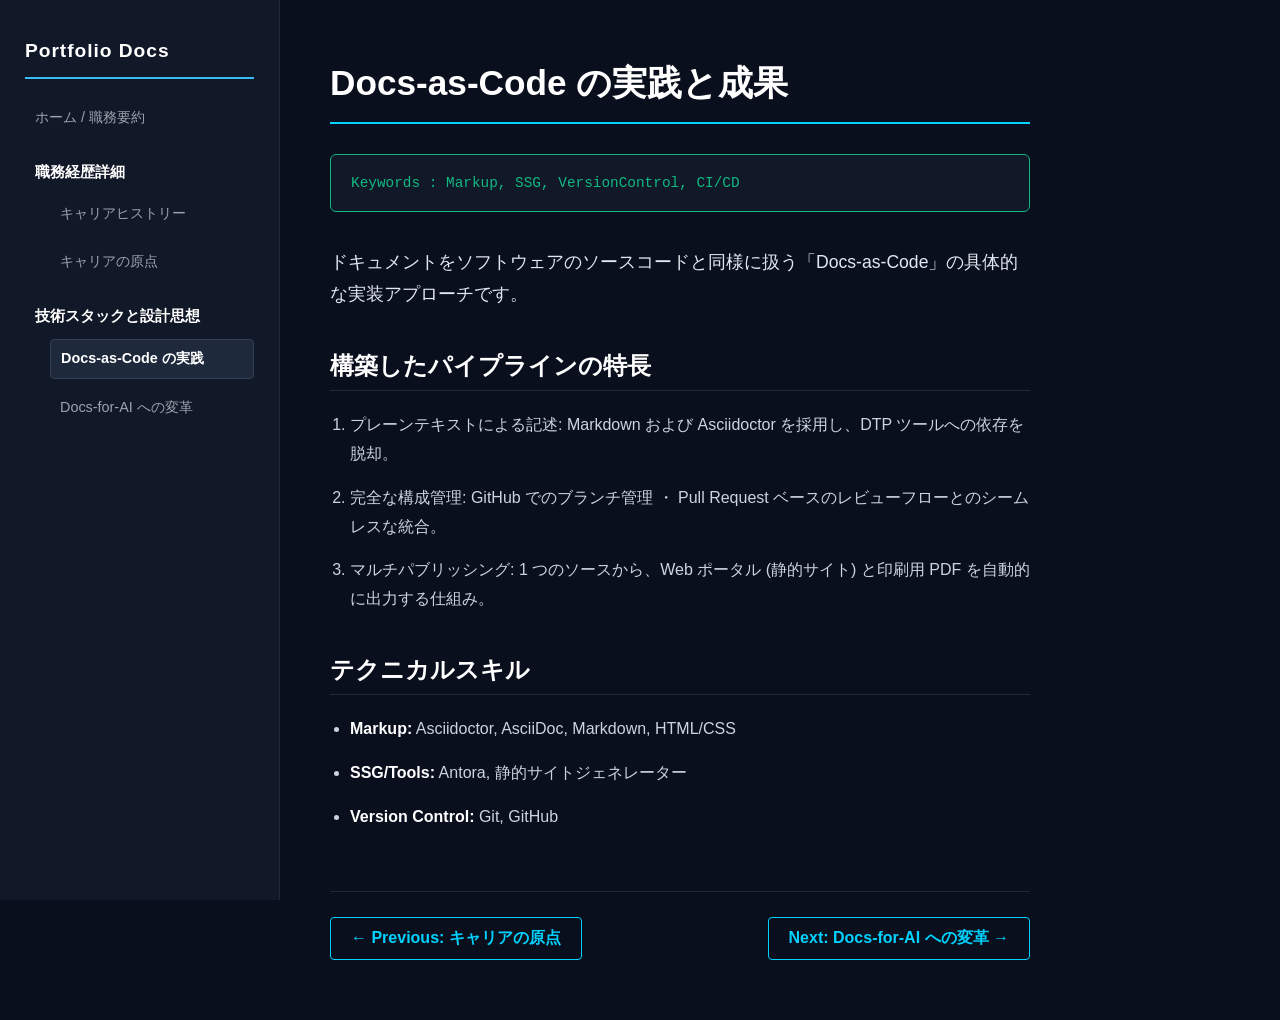
==== commit ea6808e7: "Update docs-as-code.html" ====
--- a/portfolio/docs-as-code.html
+++ b/portfolio/docs-as-code.html
@@ -54,9 +54,9 @@
         
         <h2>構築したパイプラインの特長</h2>
         <ol>
-            <li><strong>プレーンテキストによる記述:</strong><br>Markdown および Asciidoctor を採用し、DTP ツールへの依存を脱却。</li>
-            <li><strong>完全な構成管理:</strong><br>GitHub でのブランチ管理 ・ Pull Request ベースのレビューフローとのシームレスな統合。</li>
-            <li><strong>マルチパブリッシング:</strong><br>1 つのソースから、Web ポータル (静的サイト) と印刷用 PDF を自動的に出力する仕組み。</li>
+            <li><span class="tech-specialty-focus">プレーンテキストによる記述:</span> Markdown および Asciidoctor を採用し、DTP ツールへの依存を脱却。</li>
+            <li><span class="tech-specialty-focus">完全な構成管理:</span> GitHub でのブランチ管理 ・ Pull Request ベースのレビューフローとのシームレスな統合。</li>
+            <li><span class="tech-specialty-focus">マルチパブリッシング:</span> 1 つのソースから、Web ポータル (静的サイト) と印刷用 PDF を自動的に出力する仕組み。</li>
         </ol>
         
         <h2>テクニカルスキル</h2>
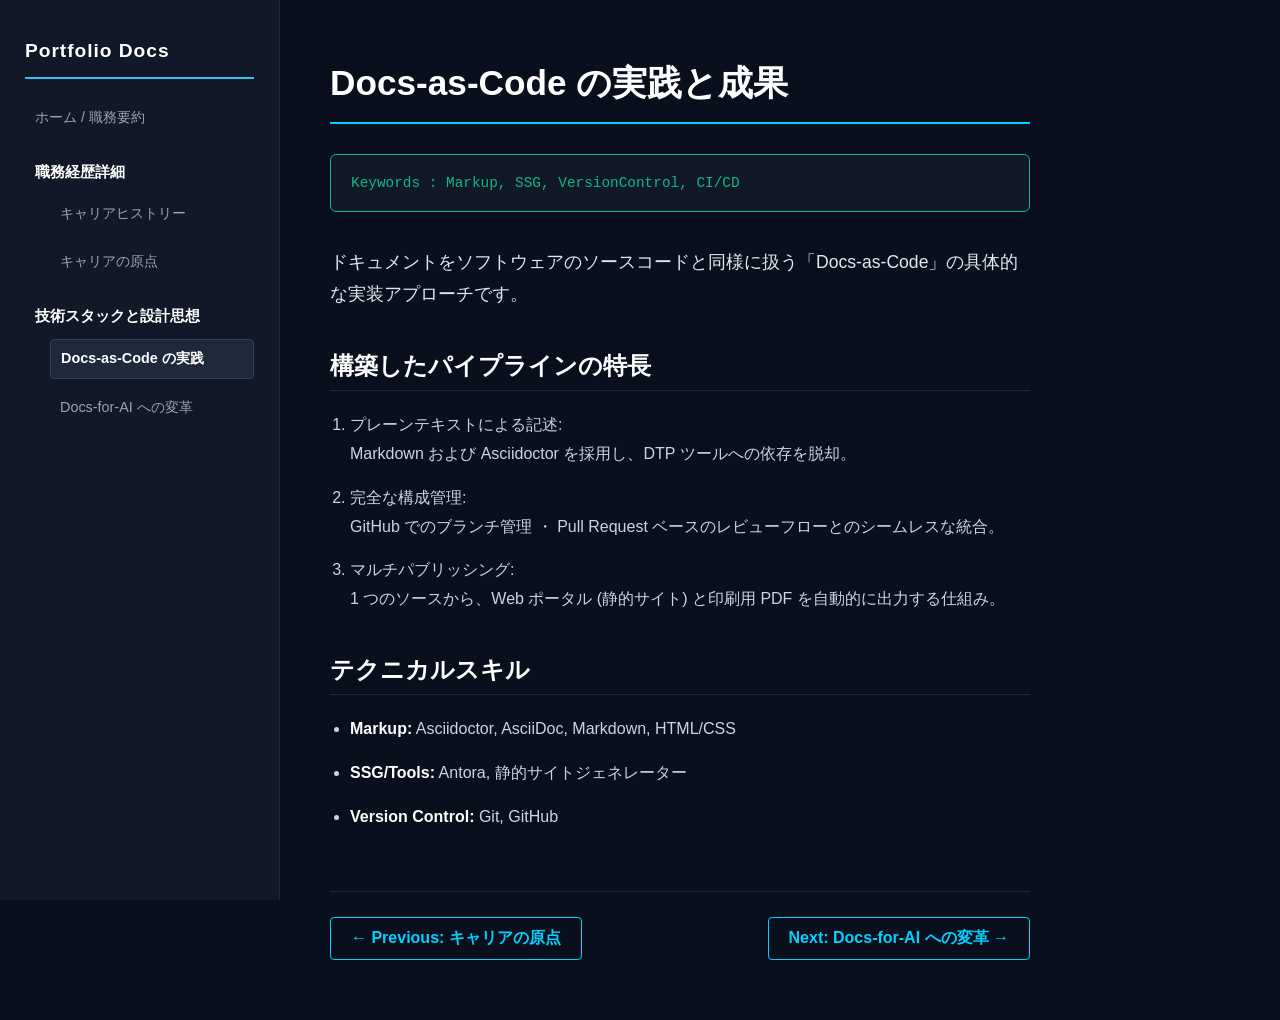
==== commit 8cddbc86: "Update docs-as-code.html" ====
--- a/portfolio/docs-as-code.html
+++ b/portfolio/docs-as-code.html
@@ -54,9 +54,9 @@
         
         <h2>構築したパイプラインの特長</h2>
         <ol>
-            <li><span class="tech-specialty-focus">プレーンテキストによる記述:</span> Markdown および Asciidoctor を採用し、DTP ツールへの依存を脱却。</li>
-            <li><span class="tech-specialty-focus">完全な構成管理:</span> GitHub でのブランチ管理 ・ Pull Request ベースのレビューフローとのシームレスな統合。</li>
-            <li><span class="tech-specialty-focus">マルチパブリッシング:</span> 1 つのソースから、Web ポータル (静的サイト) と印刷用 PDF を自動的に出力する仕組み。</li>
+            <li>プレーンテキストによる記述:<br> Markdown および Asciidoctor を採用し、DTP ツールへの依存を脱却。</li>
+            <li>完全な構成管理:<br> GitHub でのブランチ管理 ・ Pull Request ベースのレビューフローとのシームレスな統合。</li>
+            <li>マルチパブリッシング:<br> 1 つのソースから、Web ポータル (静的サイト) と印刷用 PDF を自動的に出力する仕組み。</li>
         </ol>
         
         <h2>テクニカルスキル</h2>
